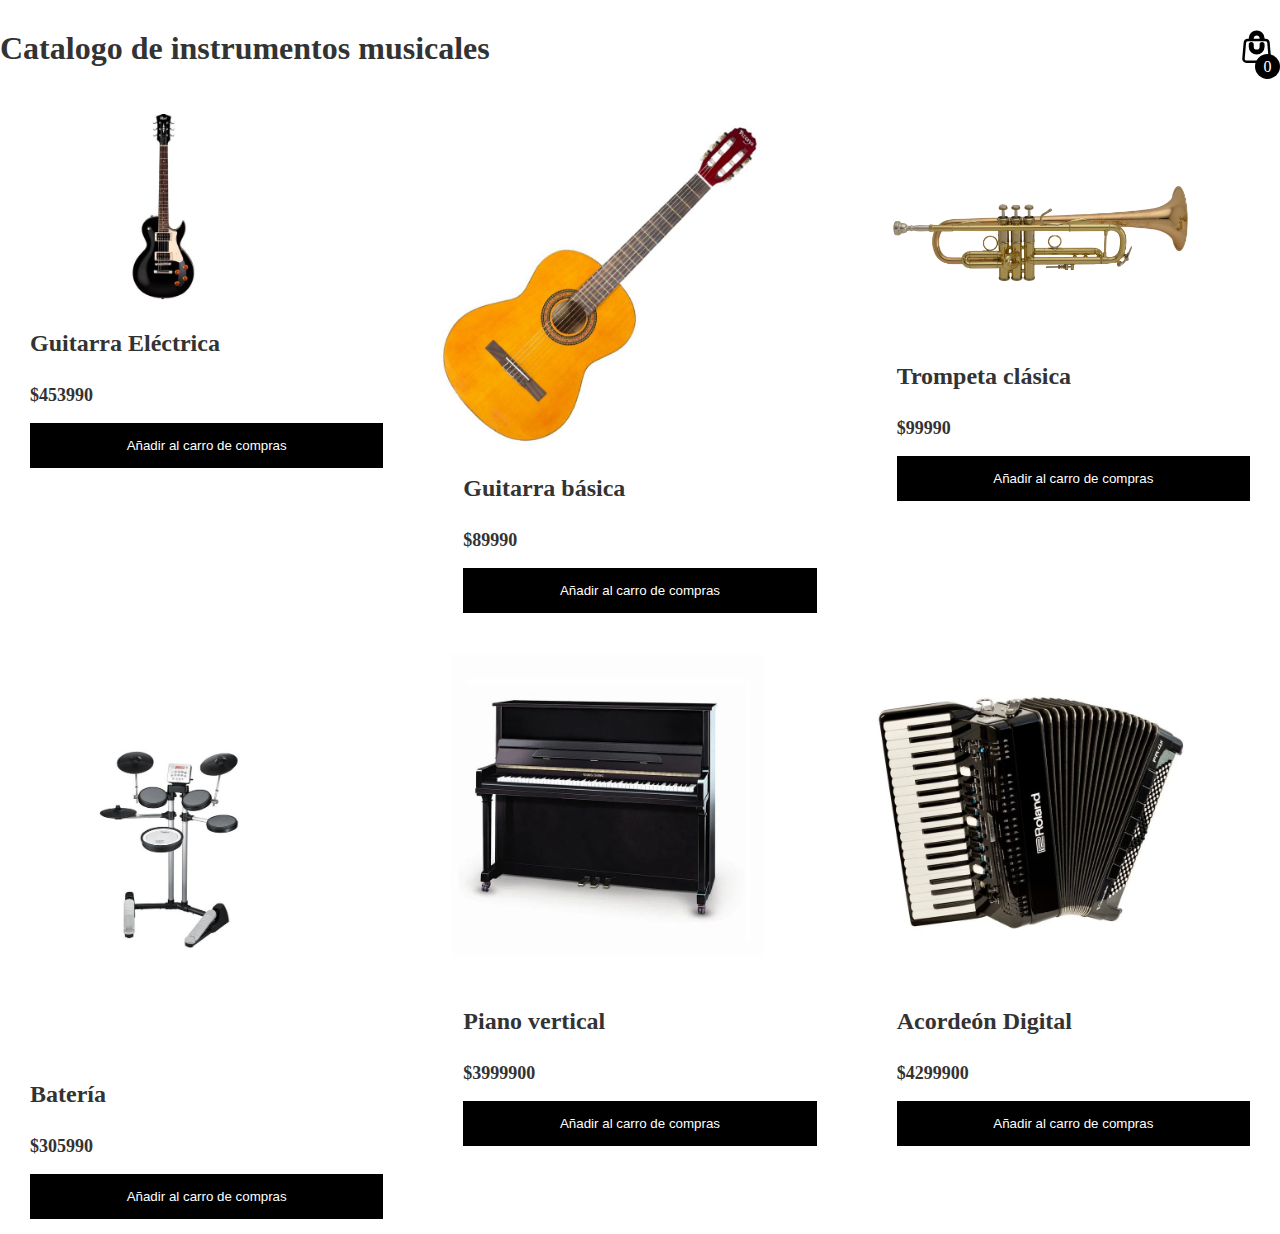
==== carrito.html @ e996cb15 "se agrega vista de inicio y registro" ====
<!DOCTYPE html>
<html lang="es">
<head>
    <meta charset="UTF-8">
    <meta http-equiv="X-UA-Compatible" content="Chrome">
    <meta 
        name="viewport" content="width=device-width, initial-scale=1.0">

    <title>Music PRO</title>
    <link rel="stylesheet" href="css/estilos.css">
</head>
<body>
    <header>
        <h1>Catalogo de instrumentos musicales</h1>
        <div class="contenedor-iconos">
            <div class="contenedor-carro-icon">
                <svg 
                xmlns="http://www.w3.org/2000/svg" 
                fill="none"
                viewBox="0 0 24 24" 
                stroke-width="1.5"
                stroke="currentColor" 
                class="icon-carro">
                <path 
                    fill-rule="evenodd" 
                    d="M6 5v1H4.667a1.75 1.75 0 00-1.743 1.598l-.826 9.5A1.75 1.75 0 003.84 19H16.16a1.75 1.75 0 001.743-1.902l-.826-9.5A1.75 1.75 0 0015.333 6H14V5a4 4 0 00-8 0zm4-2.5A2.5 2.5 0 007.5 5v1h5V5A2.5 2.5 0 0010 2.5zM7.5 10a2.5 2.5 0 005 0V8.75a.75.75 0 011.5 0V10a4 4 0 01-8 0V8.75a.75.75 0 011.5 0V10z" clip-rule="evenodd" />
              </svg>

             <div class="contador-producto">
                <span id="contador-productos">0</span>
             </div>
            </div>
  
             <div class="contenedor-carro-productos hidden-cart">
                <div class="fila-producto">
                    <div class="carro-producto">
                        <div class="info-carro-producto">
                            <span class="cantidad-carro-productos">1</span>
                            <p class="titulo-producto-carro">Batería</p>
                            <span class="precio-carro-producto">$305990</span>
                        </div>
                        <svg 
                            xmlns="http://www.w3.org/2000/svg" 
                            viewBox="0 0 20 20" 
                            fill="currentColor" 
                            class="icon-cerrar">
    
                            <path 
                                fill-rule="evenodd" 
                                d="M10 18a8 8 0 100-16 8 8 0 000 16zM8.28 7.22a.75.75 0 00-1.06 1.06L8.94 10l-1.72 1.72a.75.75 0 101.06 1.06L10 11.06l1.72 1.72a.75.75 0 101.06-1.06L11.06 10l1.72-1.72a.75.75 0 00-1.06-1.06L10 8.94 8.28 7.22z" clip-rule="evenodd" />
                          </svg>
                    </div>
                </div>

                <div class="carro-total hidden">
                    <h3>Total</h3>
                    <span class="total-pagar">$305990</span>
                </div>
                <p class="carro-empty">El carrito esta vacío</p>
             </div>
        </div>
    </header>

    <div class="contendedor-items">
        <div class="items">
            <figure>
                <img 
                    src="img/guitarra-electrica.webp" 
                    alt="Producto">
            </figure>
            <div class="info-producto">
                <h2>Guitarra Eléctrica</h2>
                <p class="price">$453990</p>
                <button class="btn-agregar-carro"> Añadir al carro de compras</button>
            </div>
        </div>

        <div class="items">
            <figure>
                <img src="img/guitarra-normal.jpg" alt="Producto">
            </figure>
            <div class="info-producto">
                <h2>Guitarra básica</h2>
                <p class="price">$89990</p>
                <button class="btn-agregar-carro"> Añadir al carro de compras</button>
            </div>
        </div>

        <div class="items">
            <figure>
                <img src="img/trompeta.jpg" alt="Producto">
            </figure>
            <div class="info-producto">
                <h2>Trompeta clásica</h2>
                <p class="price">$99990</p>
                <button class="btn-agregar-carro"> Añadir al carro de compras</button>
            </div>
        </div>

        <div class="items">
            <figure>
                <img src="img/bateria-electronica.jpg" alt="Producto">
            </figure>
            <div class="info-producto">
                <h2>Batería</h2>
                <p class="price">$305990</p>
                <button class="btn-agregar-carro"> Añadir al carro de compras</button>
            </div>
        </div>

        <div class="items">
            <figure>
                <img src="img/piano vertical.webp" alt="Producto">
            </figure>
            <div class="info-producto">
                <h2>Piano vertical</h2>
                <p class="price">$3999900</p>
                <button class="btn-agregar-carro"> Añadir al carro de compras</button>
            </div>
        </div>

        <div class="items">
            <figure>
                <img src="img/arcordeaon.webp" alt="Producto">
            </figure>
            <div class="info-producto">
                <h2>Acordeón Digital</h2>
                <p class="price">$4299900</p>
                <button class="btn-agregar-carro"> Añadir al carro de compras</button>
            </div>
        </div>
    </div>
    <script src="js/carrito.js"></script>
</body>
</html>
---- css/estilos.css ----
/*GLOBALES*/
*::after,
*::before,
* {
    margin: 0;
    padding: 0;
    box-sizing: border-box;
}

body{
    margin: 0 auto;
    max-width: 1300px;
    font-family: 'Lato';
    color: #333;
}

/*configuracion al icono principal*/
.icon-carro{
    width: 40px;
    height: 40px;
    stroke: #000;
}

.icon-carro:hover{
    cursor: pointer;
}
/*configuración a las imagenes*/
img{
    max-width: 80%;
}

/*configuracion al header*/
header{
    display: flex;
    justify-content: space-between;
    padding: 30px 0 40px 0;
}

.contenedor-iconos{
    position: relative;
}

.contador-producto{
    position: absolute;
    top: 55%;
    right: 0;

    background-color: #000;
    color: #fff;
    width: 25px;
    height: 25px;

    display: flex;
    justify-content: center;
    align-items: center;
    border-radius: 50%;
}

.contenedor-carro-productos{
    position: absolute;
    top: 50px;
    right: 0;

    background-color: #fff;
    width: 400px;
    z-index: 1;
    box-shadow: 0 10px 20 px rgba(0, 0, 0, 0.20);
    border-radius: 10px;
}

.carro-producto{
    display: flex;
    align-items: center;
    justify-content: space-between;
    padding: 30px;

    border-bottom: 1px solid rgba(0, 0, 0, 0.20);

}

.info-carro-producto{
    display: flex;
    justify-content: space-between;
    flex: 0.8;
}

#contador-producto{
    font-size: 12px;
}

.titulo-producto-carro{
    font-size: 20px;

}

.precio-carro-producto{
    font-weight: 700;
    font-size: 20px;
    margin-left: 10px;
}

.cantidad-carro-productos{
    font-weight: 400;
    font-size: 20px;
}

.carro-total{
    display: flex;
    justify-content: center;
    padding: 20px 0;
    gap: 20px;
}

.carro-total h3{
    font-size: 20px;
    font-weight: 700;
}

.total-pagar{
    font-size: 20px;
    font-weight: 900;
}

/*clase para ocultar el contenido*/
.hidden-cart{
    display: none;
}

.icon-cerrar{
    width: 25px;
    height: 25px;
}

.icon-cerrar:hover{
    stroke: green;

}

.contenedor-iconos{
    position: relative;
}


/*configuracion del main*/
.contendedor-items{
    display: grid;
    grid-template-columns: repeat(3, 1fr);
    gap: 20px;
}

.items{
    border-radius: 10px;
}

.items:hover{
    box-shadow: 0 10px 20px rgba(0, 0, 0, 0.20);
}

.items img{

}    width: 60%;
    height: 200px;
    object-fit: cover;
    border-radius: 10px 10 px 0 0;
    transition: all .5s;
.items figure{
    overflow: hidden;
}

.items:hover img{
    transform: scale(1.2);
}

.info-producto{
    padding: 15px 30px;
    line-height: 2;
    display: flex;
    flex-direction: column;
    gap: 10px;
}

.price{
    font-size: 18px;
    font-weight: 900;
}

.info-producto button{
    border: none;
    background: none;
    background-color: #000;
    color: #fff;
    padding: 15px 10px;
    cursor: pointer;
}

.carro-empty{
    padding: 20px;
    text-align: center;
}

.hidden{
    display: none;
}
/*configuracion de login*/
.contenedor-login{
    display: flex;
    justify-content: center;
    padding: 50px;
}

.contenedor-login img{
    width: 120%;
    height: 200px;
    border-radius: 10px 10 px 0 0;
}

#form-inicio{
    width: 300px;
    margin: auto;
}

/*configuración de registro*/
.contenedor-registro{
    display: flex;
    justify-content: center;
    padding: 50px;
}

.contenedor-registro img{
    width: 120%;
    height: 200px;
    border-radius: 10px 10 px 0 0;
}

#form-registro{
    width: 300px;
    margin: auto;
}
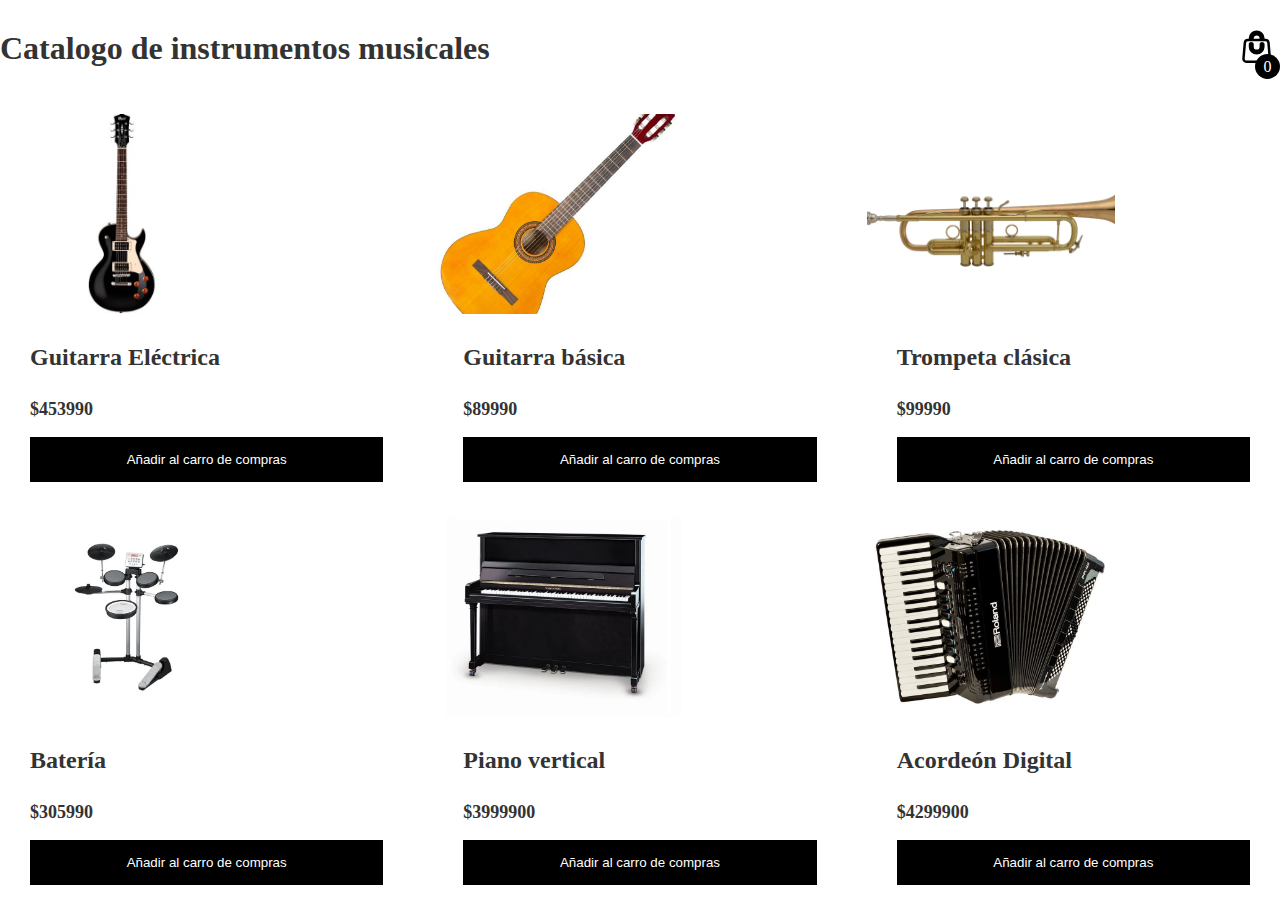
==== commit 172afb97: "nuevos cambios a inicio" ====
--- a/carrito.html
+++ b/carrito.html
@@ -7,6 +7,7 @@
         name="viewport" content="width=device-width, initial-scale=1.0">
 
     <title>Music PRO</title>
+    <link rel="shortcut icon" href="img/logo-music-pro.jpg" type="image/x-icon">
     <link rel="stylesheet" href="css/estilos.css">
 </head>
 <body>
--- a/css/estilos.css
+++ b/css/estilos.css
@@ -157,12 +157,12 @@
 }
 
 .items img{
-
-}    width: 60%;
+    width: 60%;
     height: 200px;
     object-fit: cover;
     border-radius: 10px 10 px 0 0;
     transition: all .5s;
+}    
 .items figure{
     overflow: hidden;
 }
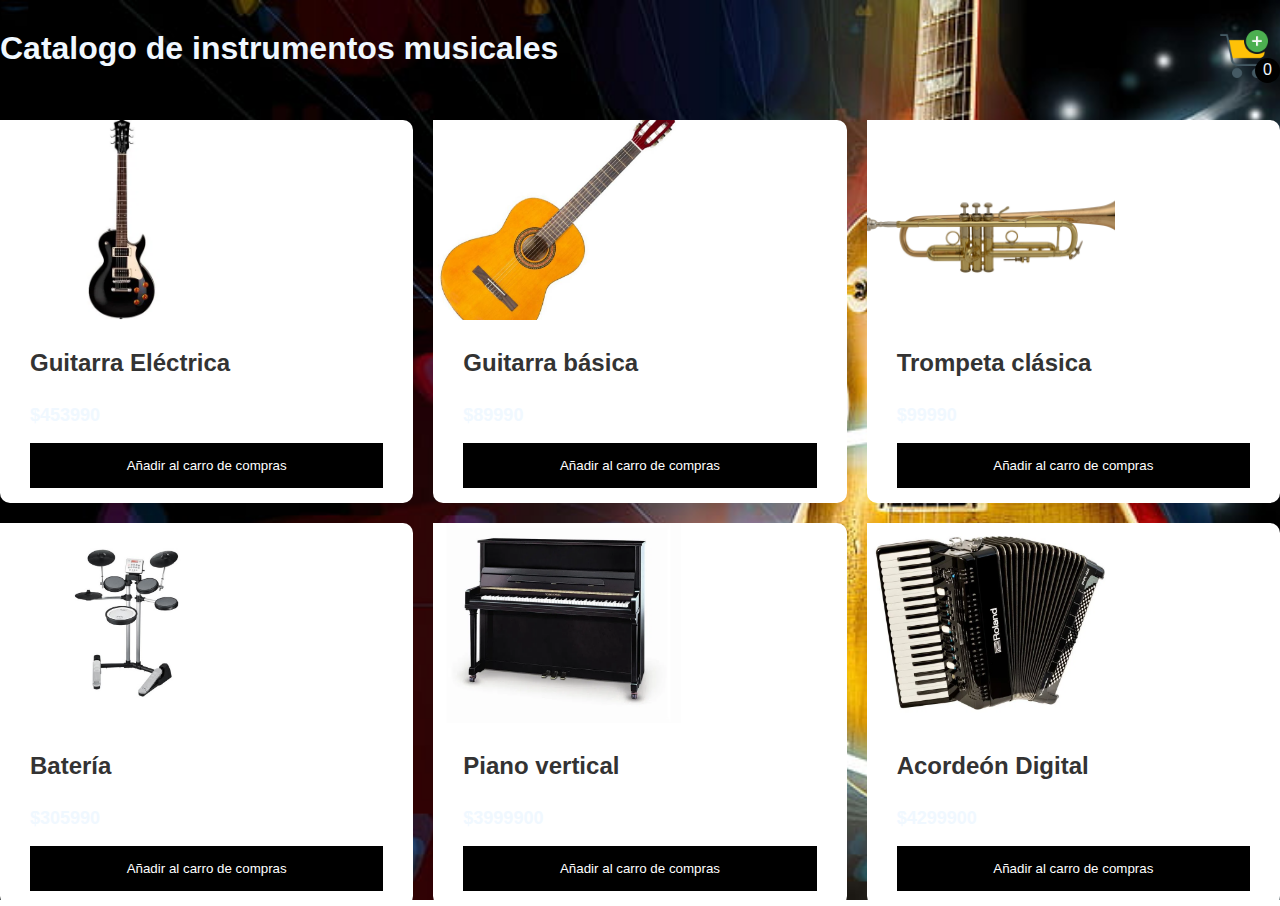
==== commit 5e11543d: "stilos a los textos" ====
--- a/carrito.html
+++ b/carrito.html
@@ -9,24 +9,28 @@
     <title>Music PRO</title>
     <link rel="shortcut icon" href="img/logo-music-pro.jpg" type="image/x-icon">
     <link rel="stylesheet" href="css/estilos.css">
+    <style>
+        h1{
+            color: aliceblue;
+            font-family: Arial, Helvetica, sans-serif;
+        }
+        span{
+            color: aliceblue;
+        }
+        p{
+            color: aliceblue;
+        }
+        h3{
+            color: aliceblue;
+        }
+    </style>
 </head>
 <body>
     <header>
-        <h1>Catalogo de instrumentos musicales</h1>
+        <h1 FONT color=#fff >Catalogo de instrumentos musicales</h1>
         <div class="contenedor-iconos">
             <div class="contenedor-carro-icon">
-                <svg 
-                xmlns="http://www.w3.org/2000/svg" 
-                fill="none"
-                viewBox="0 0 24 24" 
-                stroke-width="1.5"
-                stroke="currentColor" 
-                class="icon-carro">
-                <path 
-                    fill-rule="evenodd" 
-                    d="M6 5v1H4.667a1.75 1.75 0 00-1.743 1.598l-.826 9.5A1.75 1.75 0 003.84 19H16.16a1.75 1.75 0 001.743-1.902l-.826-9.5A1.75 1.75 0 0015.333 6H14V5a4 4 0 00-8 0zm4-2.5A2.5 2.5 0 007.5 5v1h5V5A2.5 2.5 0 0010 2.5zM7.5 10a2.5 2.5 0 005 0V8.75a.75.75 0 011.5 0V10a4 4 0 01-8 0V8.75a.75.75 0 011.5 0V10z" clip-rule="evenodd" />
-              </svg>
-
+                <img src="img/cart.png" alt="">
              <div class="contador-producto">
                 <span id="contador-productos">0</span>
              </div>
@@ -36,9 +40,9 @@
                 <div class="fila-producto">
                     <div class="carro-producto">
                         <div class="info-carro-producto">
-                            <span class="cantidad-carro-productos">1</span>
-                            <p class="titulo-producto-carro">Batería</p>
-                            <span class="precio-carro-producto">$305990</span>
+                            <span class="cantidad-carro-productos"></span>
+                            <p class="titulo-producto-carro"></p>
+                            <span class="precio-carro-producto"></span>
                         </div>
                         <svg 
                             xmlns="http://www.w3.org/2000/svg" 
@@ -56,6 +60,9 @@
                 <div class="carro-total hidden">
                     <h3>Total</h3>
                     <span class="total-pagar">$305990</span>
+                </div>
+                <div class="btn-pagar">
+                    <input type="button" class="btn btn-success form-control" onclick="create()" value="Pagar">
                 </div>
                 <p class="carro-empty">El carrito esta vacío</p>
              </div>
@@ -132,5 +139,6 @@
         </div>
     </div>
     <script src="js/carrito.js"></script>
+    <script src="js/transbank.js"></script>
 </body>
 </html>--- a/css/estilos.css
+++ b/css/estilos.css
@@ -5,16 +5,37 @@
     margin: 0;
     padding: 0;
     box-sizing: border-box;
-}
-
+    font-family: sans-serif;
+}
 body{
     margin: 0 auto;
     max-width: 1300px;
     font-family: 'Lato';
     color: #333;
-}
-
-/*configuracion al icono principal*/
+    background-image: url(../img/fondo1.jpg);
+    background-size: cover;
+    background-repeat: no-repeat;
+    background-position: center;
+    background-attachment: fixed;
+}
+
+/*configuracion de login*/
+.contenedor-login{
+    display: flex;
+    justify-content: start;
+    padding: 150px;
+
+}
+
+#form-inicio{
+    width: 415px;
+    height: 498px;
+    margin: auto;
+    border: rgb(1, 16, 16);
+    box-sizing: border-box;
+}
+
+/*configuracion al icono el carro de compras*/
 .icon-carro{
     width: 40px;
     height: 40px;
@@ -24,6 +45,7 @@
 .icon-carro:hover{
     cursor: pointer;
 }
+
 /*configuración a las imagenes*/
 img{
     max-width: 80%;
@@ -38,6 +60,8 @@
 
 .contenedor-iconos{
     position: relative;
+    width: 60px;
+    height: 50px;
 }
 
 .contador-producto{
@@ -61,7 +85,7 @@
     top: 50px;
     right: 0;
 
-    background-color: #fff;
+    background-color: #11edde;
     width: 400px;
     z-index: 1;
     box-shadow: 0 10px 20 px rgba(0, 0, 0, 0.20);
@@ -121,9 +145,10 @@
     font-weight: 900;
 }
 
-/*clase para ocultar el contenido*/
+/*clase para ocultar el contenido del carro de compras*/
 .hidden-cart{
     display: none;
+    background-color: rgb(0, 0, 0);
 }
 
 .icon-cerrar{
@@ -141,7 +166,8 @@
 }
 
 
-/*configuracion del main*/
+
+/*configuracion del carro de compras*/
 .contendedor-items{
     display: grid;
     grid-template-columns: repeat(3, 1fr);
@@ -150,10 +176,11 @@
 
 .items{
     border-radius: 10px;
+    background-color:#fff;
 }
 
 .items:hover{
-    box-shadow: 0 10px 20px rgba(0, 0, 0, 0.20);
+    box-shadow: 0 10px 20px rgba(125, 7, 7, 0.1);
 }
 
 .items img{
@@ -196,33 +223,29 @@
 .carro-empty{
     padding: 20px;
     text-align: center;
+    justify-content: center;
 }
 
 .hidden{
     display: none;
 }
-/*configuracion de login*/
-.contenedor-login{
-    display: flex;
-    justify-content: center;
-    padding: 50px;
-}
-
-.contenedor-login img{
-    width: 120%;
-    height: 200px;
-    border-radius: 10px 10 px 0 0;
-}
-
-#form-inicio{
-    width: 300px;
-    margin: auto;
-}
+
+.btn-pagar{
+    border: #000;
+    color: #fff;
+    padding: 15px 10px;
+    cursor: pointer; 
+    box-sizing: border-box;
+
+}
+
+
+
 
 /*configuración de registro*/
 .contenedor-registro{
     display: flex;
-    justify-content: center;
+    justify-content: start;
     padding: 50px;
 }
 
@@ -233,6 +256,9 @@
 }
 
 #form-registro{
-    width: 300px;
+    width: 400px;
     margin: auto;
+    border-color: #11edde;
+    box-sizing: border-box;
+
 }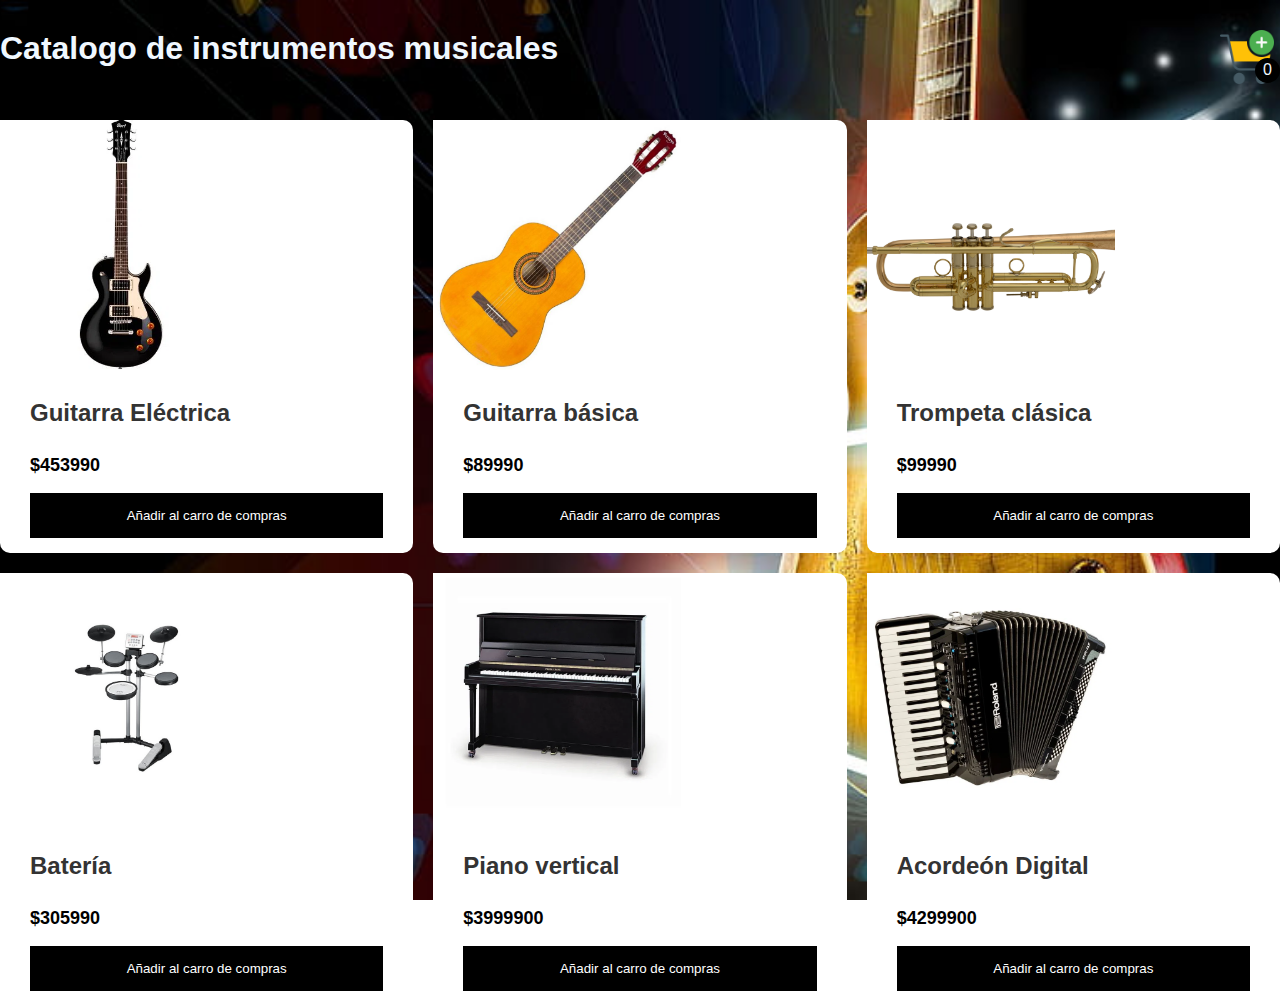
==== commit d50bf225: "se agregan funciones de js" ====
--- a/carrito.html
+++ b/carrito.html
@@ -9,6 +9,7 @@
     <title>Music PRO</title>
     <link rel="shortcut icon" href="img/logo-music-pro.jpg" type="image/x-icon">
     <link rel="stylesheet" href="css/estilos.css">
+    <link href="https://cdn.jsdelivr.net/npm/bootstrap@5.1.3/dist/css/bootstrap.min.css" rel="stylesheet" integrity="sha384-1BmE4kWBq78iYhFldvKuhfTAU6auU8tT94WrHftjDbrCEXSU1oBoqyl2QvZ6jIW3" crossorigin="anonymous">
     <style>
         h1{
             color: aliceblue;
@@ -35,7 +36,7 @@
                 <span id="contador-productos">0</span>
              </div>
             </div>
-  
+
              <div class="contenedor-carro-productos hidden-cart">
                 <div class="fila-producto">
                     <div class="carro-producto">
@@ -59,10 +60,11 @@
 
                 <div class="carro-total hidden">
                     <h3>Total</h3>
-                    <span class="total-pagar">$305990</span>
+                    <span for="totalPagar" class="total-pagar">$305990</span>
+                    <input type="text" class="form-control" id="txt-C">
                 </div>
-                <div class="btn-pagar">
-                    <input type="button" class="btn btn-success form-control" onclick="create()" value="Pagar">
+                <div class="mb-3">
+                    <input type="button" class="btn btn-success form-control" onclick="create()" value="Pagar" style="width: 80px; height: inherit;">
                 </div>
                 <p class="carro-empty">El carrito esta vacío</p>
              </div>
@@ -138,7 +140,7 @@
             </div>
         </div>
     </div>
-    <script src="js/carrito.js"></script>
     <script src="js/transbank.js"></script>
+    <script src="https://ajax.googleapis.com/ajax/libs/jquery/3.6.4/jquery.min.js"></script>
 </body>
 </html>--- a/css/estilos.css
+++ b/css/estilos.css
@@ -48,7 +48,7 @@
 
 /*configuración a las imagenes*/
 img{
-    max-width: 80%;
+    max-width: 90%;
 }
 
 /*configuracion al header*/
@@ -63,7 +63,11 @@
     width: 60px;
     height: 50px;
 }
-
+.contenedor-cerrar-icon{
+    position: fixed;
+    width: 60px;
+    height: 50px;
+}
 .contador-producto{
     position: absolute;
     top: 55%;
@@ -85,12 +89,15 @@
     top: 50px;
     right: 0;
 
-    background-color: #11edde;
+    background-color: #c4f7f3;
     width: 400px;
     z-index: 1;
     box-shadow: 0 10px 20 px rgba(0, 0, 0, 0.20);
     border-radius: 10px;
 }
+.contenedor-carro-productos p{
+    color: #000;
+}
 
 .carro-producto{
     display: flex;
@@ -138,8 +145,17 @@
 .carro-total h3{
     font-size: 20px;
     font-weight: 700;
-}
-
+    color: #000;
+}
+.carro-total span{
+    color: #000;
+}
+.info-carro-producto span{
+    color: #000;
+}
+.carro-producto p{
+    color: #000;
+}
 .total-pagar{
     font-size: 20px;
     font-weight: 900;
@@ -147,8 +163,8 @@
 
 /*clase para ocultar el contenido del carro de compras*/
 .hidden-cart{
-    display: none;
-    background-color: rgb(0, 0, 0);
+    display:none;
+    background-color: rgb(240, 226, 226);
 }
 
 .icon-cerrar{
@@ -160,12 +176,6 @@
     stroke: green;
 
 }
-
-.contenedor-iconos{
-    position: relative;
-}
-
-
 
 /*configuracion del carro de compras*/
 .contendedor-items{
@@ -185,7 +195,7 @@
 
 .items img{
     width: 60%;
-    height: 200px;
+    height: 250px;
     object-fit: cover;
     border-radius: 10px 10 px 0 0;
     transition: all .5s;
@@ -204,6 +214,9 @@
     display: flex;
     flex-direction: column;
     gap: 10px;
+}
+.info-producto p{
+    color: #000;
 }
 
 .price{
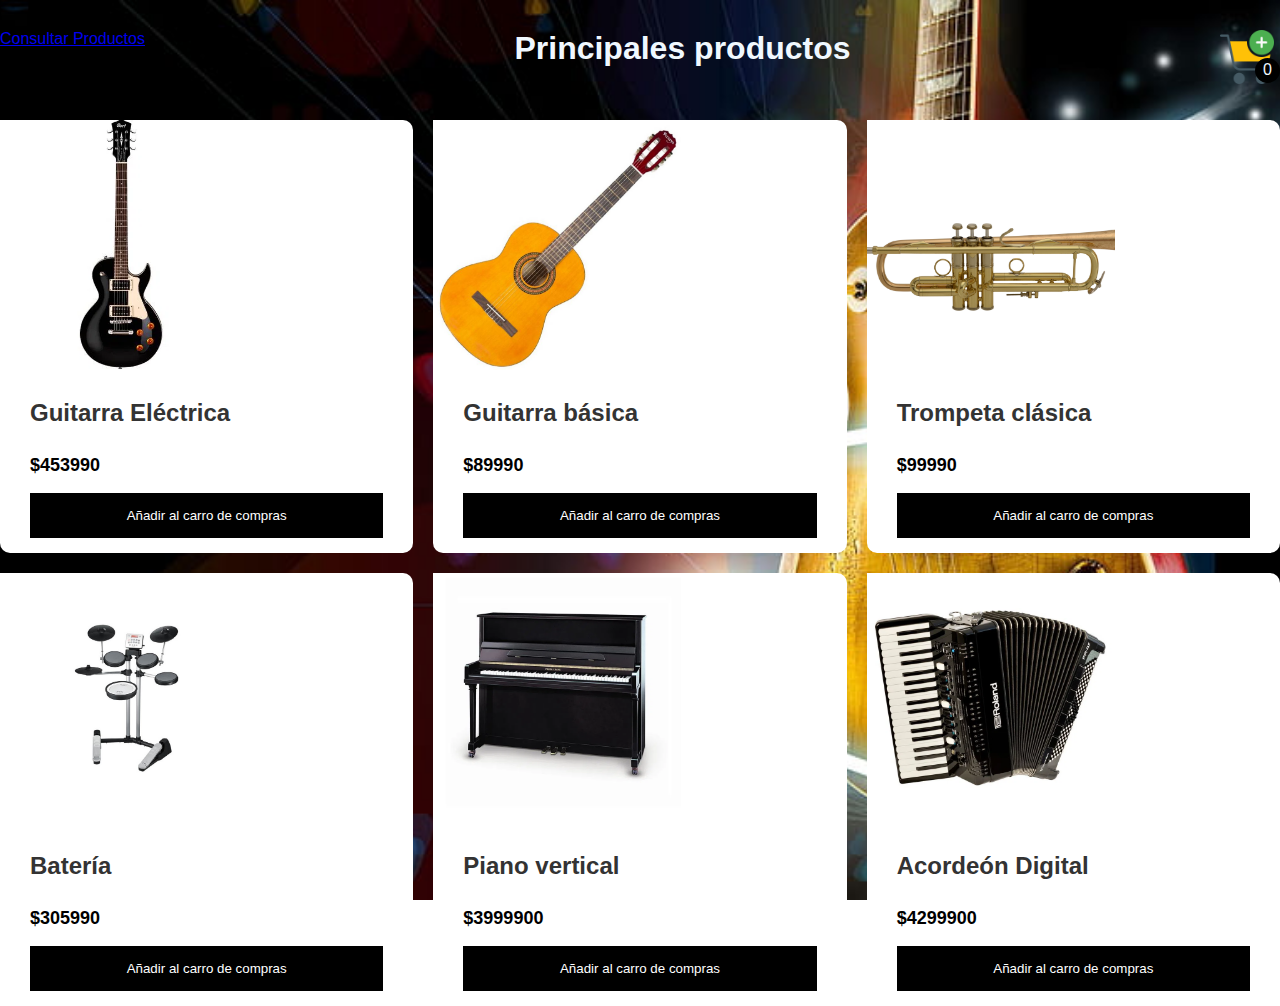
==== commit 38c03217: "se agrega logica de api productos" ====
--- a/carrito.html
+++ b/carrito.html
@@ -28,7 +28,10 @@
 </head>
 <body>
     <header>
-        <h1 FONT color=#fff >Catalogo de instrumentos musicales</h1>
+        <div class="mb-3">
+            <a href="listadoProductos.html" class="btn btn-link form-control">Consultar Productos</a>
+        </div>
+        <h1 FONT color=#fff >Principales productos</h1>
         <div class="contenedor-iconos">
             <div class="contenedor-carro-icon">
                 <img src="img/cart.png" alt="">
--- a/css/estilos.css
+++ b/css/estilos.css
@@ -4,8 +4,8 @@
 * {
     margin: 0;
     padding: 0;
-    box-sizing: border-box;
     font-family: sans-serif;
+    box-sizing: border-box;
 }
 body{
     margin: 0 auto;
@@ -17,6 +17,14 @@
     background-repeat: no-repeat;
     background-position: center;
     background-attachment: fixed;
+    justify-content: center;
+}
+/*configuracion al header*/
+header{
+    display: flex;
+    justify-content: space-between;
+    padding: 30px 0 40px 0;
+    
 }
 
 /*configuracion de login*/
@@ -51,13 +59,6 @@
     max-width: 90%;
 }
 
-/*configuracion al header*/
-header{
-    display: flex;
-    justify-content: space-between;
-    padding: 30px 0 40px 0;
-}
-
 .contenedor-iconos{
     position: relative;
     width: 60px;
@@ -164,7 +165,6 @@
 /*clase para ocultar el contenido del carro de compras*/
 .hidden-cart{
     display:none;
-    background-color: rgb(240, 226, 226);
 }
 
 .icon-cerrar{
@@ -180,13 +180,30 @@
 /*configuracion del carro de compras*/
 .contendedor-items{
     display: grid;
+    justify-content: center;
     grid-template-columns: repeat(3, 1fr);
     gap: 20px;
 }
-
+.contenededor-comprobante{
+    padding: 300px;
+    display: flex;
+}
+.comprobante{
+    border-radius: 10px;
+    background-color:#4a2104;
+}
+.info-comprobante h3{
+    color: #fff;
+    font-style: oblique;
+    font-size: 4em;
+    text-align: center;
+    top: 50%;
+    left: 50%;
+}
 .items{
     border-radius: 10px;
     background-color:#fff;
+    
 }
 
 .items:hover{
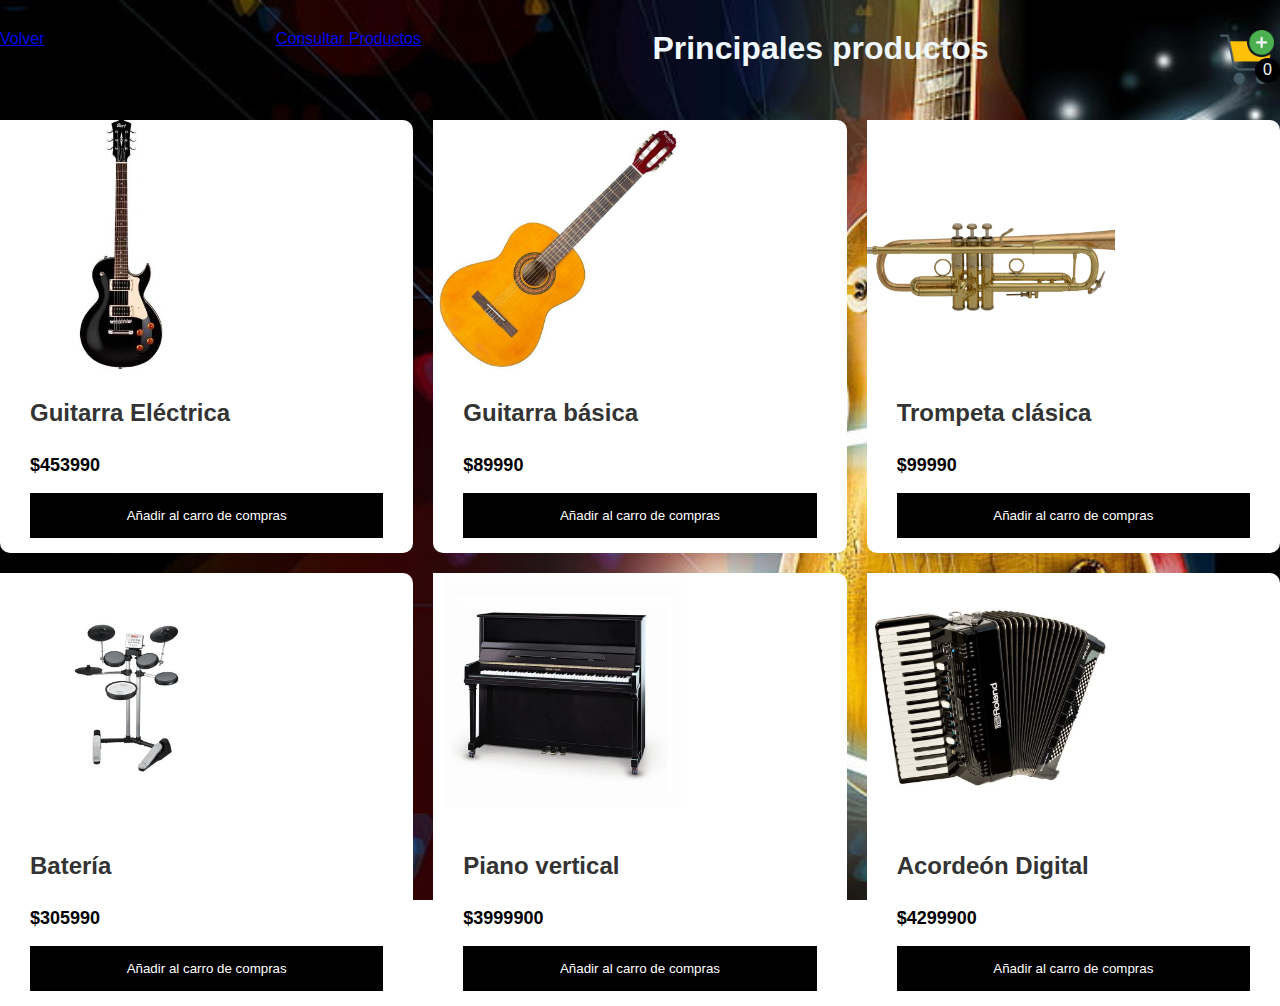
==== commit d5092535: "se cambia IP de phpadming" ====
--- a/carrito.html
+++ b/carrito.html
@@ -28,6 +28,9 @@
 </head>
 <body>
     <header>
+        <div class="btn-volver">
+            <a href="inicio.html" class="btn btn-dark form-control">Volver</a>
+        </div>
         <div class="mb-3">
             <a href="listadoProductos.html" class="btn btn-link form-control">Consultar Productos</a>
         </div>
@@ -73,7 +76,6 @@
              </div>
         </div>
     </header>
-
     <div class="contendedor-items">
         <div class="items">
             <figure>
